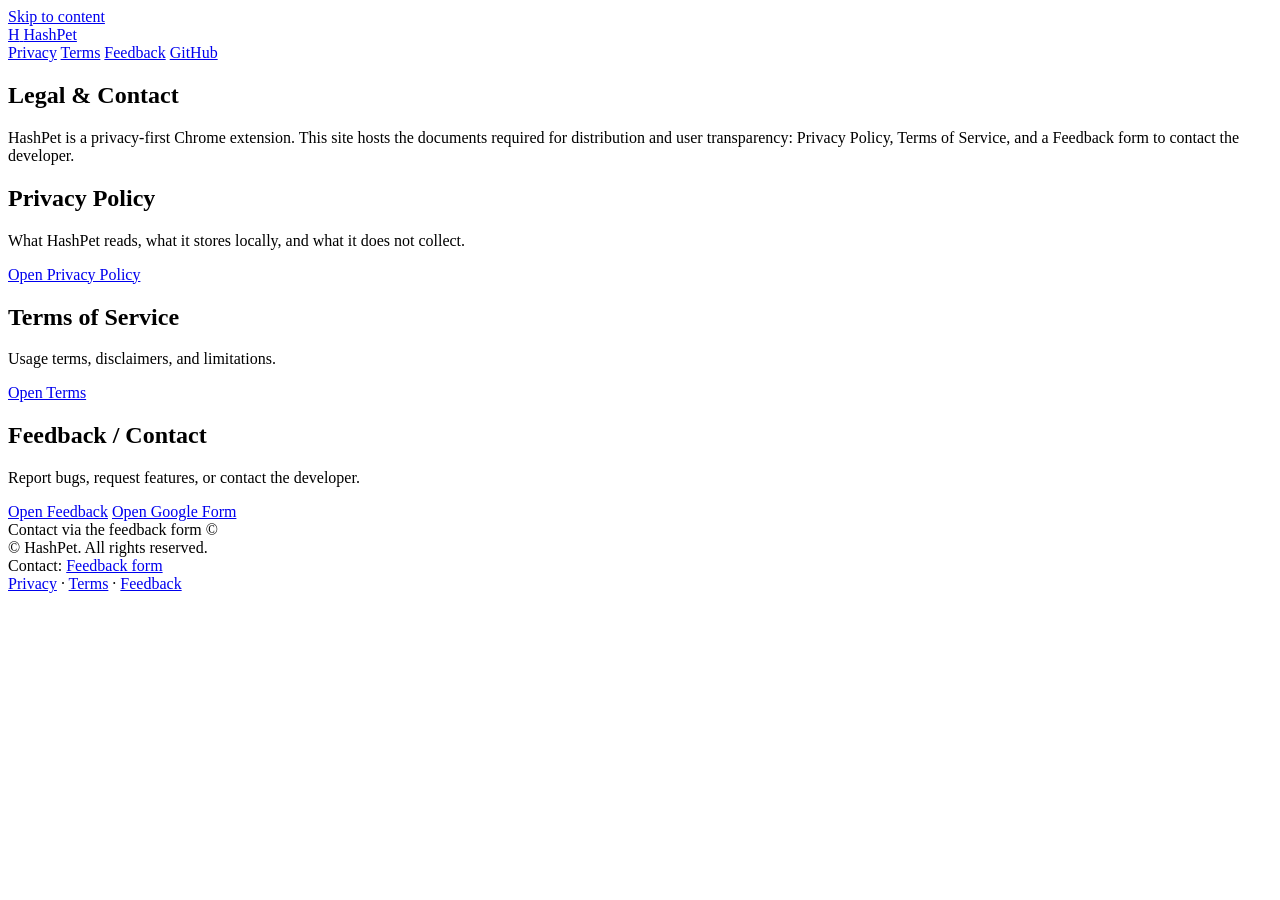
==== index.html @ 7b1bcd1b "Add files via upload" ====
<!doctype html>
<html lang="en">
  <head>
    <meta charset="utf-8" />
    <meta name="viewport" content="width=device-width, initial-scale=1" />
    <meta name="color-scheme" content="dark light" />
    <meta name="theme-color" content="#8b5cf6" />
    <meta
      name="description"
      content="HashPet legal documents and contact link: privacy policy, terms of service, and feedback."
    />
    <title>HashPet — Legal & Contact</title>
    <link rel="stylesheet" href="assets/styles.css" />
    <script defer src="assets/config.js"></script>
    <script defer src="assets/app.js"></script>
  </head>
  <body>
    <a class="skip-link" href="#content">Skip to content</a>

    <header class="site-header">
      <div class="container header-inner">
        <a class="brand" href="./">
          <span class="brand-mark" aria-hidden="true"><span>H</span></span>
          <span>HashPet</span>
        </a>
        <nav class="nav" aria-label="Primary navigation">
          <a href="privacy/">Privacy</a>
          <a href="terms/">Terms</a>
          <a href="feedback/">Feedback</a>
          <a data-repo-link href="#" rel="noopener noreferrer" target="_blank">GitHub</a>
        </nav>
      </div>
    </header>

    <main id="content" class="container">
      <section class="hero">
        <h1>Legal & Contact</h1>
        <p>
          HashPet is a privacy-first Chrome extension. This site hosts the documents required for distribution and user
          transparency: Privacy Policy, Terms of Service, and a Feedback form to contact the developer.
        </p>
      </section>

      <section class="grid" aria-label="Quick links">
        <article class="card span-6">
          <div class="card-inner">
            <h2>Privacy Policy</h2>
            <p>What HashPet reads, what it stores locally, and what it does not collect.</p>
            <div class="buttons">
              <a class="btn primary" href="privacy/">Open Privacy Policy</a>
            </div>
          </div>
        </article>

        <article class="card span-6">
          <div class="card-inner">
            <h2>Terms of Service</h2>
            <p>Usage terms, disclaimers, and limitations.</p>
            <div class="buttons">
              <a class="btn primary" href="terms/">Open Terms</a>
            </div>
          </div>
        </article>

        <article class="card">
          <div class="card-inner">
            <h2>Feedback / Contact</h2>
            <p>Report bugs, request features, or contact the developer.</p>
            <div class="buttons">
              <a class="btn" href="feedback/">Open Feedback</a>
              <a class="btn" data-feedback-link href="#" rel="noopener noreferrer" target="_blank">Open Google Form</a>
            </div>
            <div class="meta">
              <span class="badge">Contact via the feedback form</span>
              <span class="badge">© <span data-year></span></span>
            </div>
          </div>
        </article>
      </section>
    </main>

    <footer class="site-footer">
      <div class="container footer-inner">
        <div>
          © <span data-year></span> HashPet. All rights reserved.
          <div class="muted">Contact: <a href="feedback/">Feedback form</a></div>
        </div>
        <div>
          <a href="privacy/">Privacy</a> · <a href="terms/">Terms</a> · <a href="feedback/">Feedback</a>
        </div>
      </div>
    </footer>
  </body>
</html>
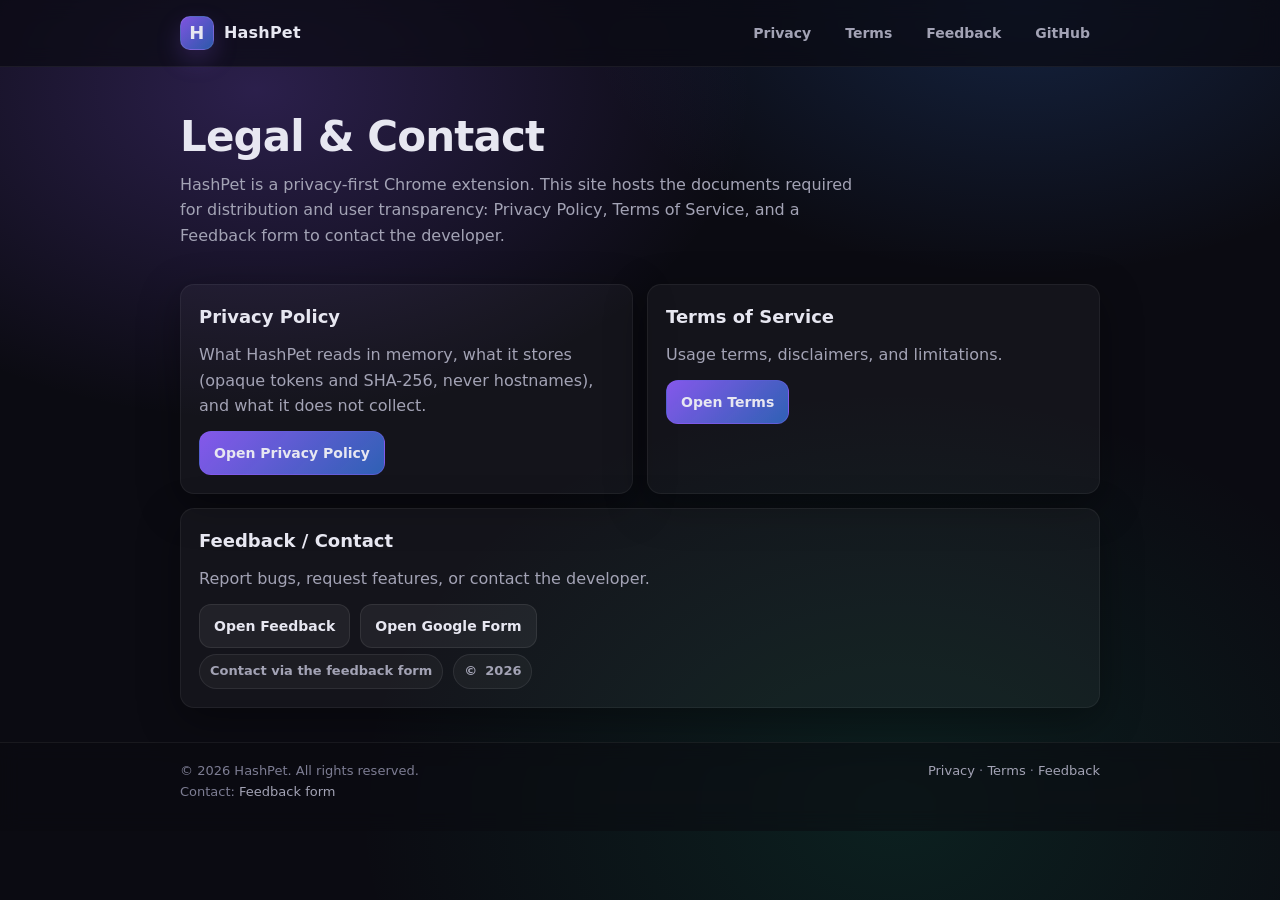
==== commit d843345c: "fix(privacy): meals are tokens and SHA-256, not hostnames The Chrome Web Store listing sends reviewe" ====
--- a/index.html
+++ b/index.html
@@ -45,7 +45,7 @@
         <article class="card span-6">
           <div class="card-inner">
             <h2>Privacy Policy</h2>
-            <p>What HashPet reads, what it stores locally, and what it does not collect.</p>
+            <p>What HashPet reads in memory, what it stores (opaque tokens and SHA-256, never hostnames), and what it does not collect.</p>
             <div class="buttons">
               <a class="btn primary" href="privacy/">Open Privacy Policy</a>
             </div>
--- a/assets/styles.css
+++ b/assets/styles.css
@@ -0,0 +1,369 @@
+:root {
+  --bg: #0b0b12;
+  --card: rgba(255, 255, 255, 0.04);
+  --card-2: rgba(255, 255, 255, 0.06);
+  --border: rgba(139, 92, 246, 0.25);
+  --text: #e7e7f1;
+  --muted: #a3a3b5;
+  --muted-2: #7d7d93;
+  --accent: #8b5cf6;
+  --accent-2: #a78bfa;
+  --danger: #ef4444;
+  --shadow: 0 12px 40px rgba(0, 0, 0, 0.35);
+  --radius: 14px;
+  --radius-sm: 10px;
+  --maxw: 920px;
+}
+
+*,
+*::before,
+*::after {
+  box-sizing: border-box;
+}
+
+html,
+body {
+  height: 100%;
+}
+
+body {
+  margin: 0;
+  font-family: ui-sans-serif, system-ui, -apple-system, Segoe UI, Roboto, Helvetica, Arial, "Apple Color Emoji",
+    "Segoe UI Emoji";
+  background:
+    radial-gradient(900px 600px at 20% 10%, rgba(139, 92, 246, 0.25), transparent 55%),
+    radial-gradient(800px 500px at 80% 0%, rgba(59, 130, 246, 0.20), transparent 55%),
+    radial-gradient(900px 700px at 70% 90%, rgba(16, 185, 129, 0.12), transparent 60%),
+    var(--bg);
+  color: var(--text);
+  line-height: 1.6;
+}
+
+a {
+  color: var(--accent-2);
+  text-decoration: none;
+}
+
+a:hover {
+  text-decoration: underline;
+}
+
+code,
+pre {
+  font-family: ui-monospace, SFMono-Regular, Menlo, Monaco, Consolas, "Liberation Mono", "Courier New", monospace;
+}
+
+code {
+  font-size: 0.95em;
+  background: rgba(0, 0, 0, 0.25);
+  border: 1px solid rgba(255, 255, 255, 0.08);
+  padding: 0.15em 0.45em;
+  border-radius: 8px;
+}
+
+pre {
+  background: rgba(0, 0, 0, 0.3);
+  border: 1px solid rgba(255, 255, 255, 0.08);
+  padding: 14px 16px;
+  border-radius: var(--radius-sm);
+  overflow: auto;
+}
+
+.container {
+  width: min(var(--maxw), calc(100% - 40px));
+  margin: 0 auto;
+}
+
+.skip-link {
+  position: absolute;
+  left: -9999px;
+  top: auto;
+  width: 1px;
+  height: 1px;
+  overflow: hidden;
+}
+
+.skip-link:focus {
+  left: 16px;
+  top: 16px;
+  width: auto;
+  height: auto;
+  padding: 10px 12px;
+  background: rgba(0, 0, 0, 0.85);
+  border: 1px solid var(--border);
+  border-radius: 10px;
+  z-index: 9999;
+}
+
+.site-header {
+  position: sticky;
+  top: 0;
+  z-index: 20;
+  backdrop-filter: blur(10px);
+  background: rgba(11, 11, 18, 0.72);
+  border-bottom: 1px solid rgba(255, 255, 255, 0.06);
+}
+
+.header-inner {
+  display: flex;
+  align-items: center;
+  justify-content: space-between;
+  padding: 14px 0;
+  gap: 14px;
+}
+
+.brand {
+  display: inline-flex;
+  align-items: center;
+  gap: 10px;
+  font-weight: 700;
+  letter-spacing: 0.2px;
+  color: var(--text);
+}
+
+.brand-mark {
+  width: 34px;
+  height: 34px;
+  border-radius: 10px;
+  background: linear-gradient(135deg, rgba(139, 92, 246, 0.9), rgba(59, 130, 246, 0.65));
+  box-shadow: 0 10px 24px rgba(139, 92, 246, 0.22);
+  display: inline-flex;
+  align-items: center;
+  justify-content: center;
+  border: 1px solid rgba(255, 255, 255, 0.10);
+}
+
+.brand-mark span {
+  font-size: 18px;
+  line-height: 1;
+}
+
+.nav {
+  display: flex;
+  align-items: center;
+  gap: 14px;
+  flex-wrap: wrap;
+  justify-content: flex-end;
+}
+
+.nav a {
+  color: var(--muted);
+  font-weight: 600;
+  font-size: 14px;
+  padding: 8px 10px;
+  border-radius: 10px;
+  transition: background 0.15s ease, color 0.15s ease;
+}
+
+.nav a:hover {
+  background: rgba(255, 255, 255, 0.06);
+  color: var(--text);
+  text-decoration: none;
+}
+
+.nav a[aria-current="page"] {
+  background: rgba(139, 92, 246, 0.12);
+  border: 1px solid rgba(139, 92, 246, 0.25);
+  color: var(--text);
+}
+
+.hero {
+  padding: 46px 0 18px;
+}
+
+.hero h1 {
+  margin: 0 0 10px;
+  font-size: clamp(28px, 4vw, 42px);
+  line-height: 1.15;
+  letter-spacing: -0.02em;
+}
+
+.hero p {
+  margin: 0;
+  color: var(--muted);
+  font-size: 16px;
+  max-width: 68ch;
+}
+
+.grid {
+  display: grid;
+  grid-template-columns: repeat(12, 1fr);
+  gap: 14px;
+  padding: 18px 0 34px;
+}
+
+.card {
+  grid-column: span 12;
+  background: var(--card);
+  border: 1px solid rgba(255, 255, 255, 0.06);
+  border-radius: var(--radius);
+  box-shadow: var(--shadow);
+  overflow: hidden;
+}
+
+.card-inner {
+  padding: 18px 18px;
+}
+
+.card h2,
+.card h3 {
+  margin: 0 0 10px;
+  font-size: 18px;
+}
+
+.card p,
+.card li {
+  color: var(--muted);
+}
+
+.card p {
+  margin: 0 0 12px;
+}
+
+.card ul {
+  margin: 0;
+  padding-left: 18px;
+}
+
+.card .meta {
+  display: flex;
+  flex-wrap: wrap;
+  gap: 10px;
+  color: var(--muted-2);
+  font-size: 13px;
+  margin-top: 6px;
+}
+
+.badge {
+  display: inline-flex;
+  align-items: center;
+  gap: 8px;
+  padding: 6px 10px;
+  border-radius: 999px;
+  border: 1px solid rgba(255, 255, 255, 0.08);
+  background: rgba(255, 255, 255, 0.04);
+  color: var(--muted);
+  font-weight: 600;
+  font-size: 13px;
+}
+
+.buttons {
+  display: flex;
+  gap: 10px;
+  flex-wrap: wrap;
+  margin-top: 12px;
+}
+
+.btn {
+  display: inline-flex;
+  align-items: center;
+  justify-content: center;
+  gap: 10px;
+  border-radius: 12px;
+  border: 1px solid rgba(255, 255, 255, 0.08);
+  padding: 10px 14px;
+  font-weight: 700;
+  font-size: 14px;
+  background: rgba(255, 255, 255, 0.06);
+  color: var(--text);
+  text-decoration: none;
+  cursor: pointer;
+  transition: transform 0.12s ease, background 0.12s ease, border-color 0.12s ease;
+}
+
+.btn:hover {
+  transform: translateY(-1px);
+  background: rgba(255, 255, 255, 0.10);
+  border-color: rgba(139, 92, 246, 0.35);
+  text-decoration: none;
+}
+
+.btn.primary {
+  background: linear-gradient(135deg, rgba(139, 92, 246, 0.95), rgba(59, 130, 246, 0.70));
+  border-color: rgba(139, 92, 246, 0.35);
+}
+
+.btn.primary:hover {
+  border-color: rgba(167, 139, 250, 0.7);
+}
+
+.legal {
+  padding: 26px 0 44px;
+}
+
+.legal h1 {
+  margin: 0 0 10px;
+  font-size: 30px;
+}
+
+.legal h2 {
+  margin: 28px 0 10px;
+  font-size: 18px;
+}
+
+.legal h3 {
+  margin: 18px 0 8px;
+  font-size: 16px;
+}
+
+.legal .lede {
+  color: var(--muted);
+  max-width: 78ch;
+}
+
+.legal .callout {
+  background: var(--card-2);
+  border: 1px solid var(--border);
+  padding: 14px 14px;
+  border-radius: var(--radius-sm);
+  margin: 16px 0;
+}
+
+.legal .callout strong {
+  color: var(--text);
+}
+
+.legal .muted {
+  color: var(--muted-2);
+}
+
+.site-footer {
+  border-top: 1px solid rgba(255, 255, 255, 0.06);
+  padding: 18px 0 28px;
+  background: rgba(11, 11, 18, 0.55);
+  backdrop-filter: blur(10px);
+}
+
+.footer-inner {
+  display: flex;
+  align-items: flex-start;
+  justify-content: space-between;
+  gap: 14px;
+  flex-wrap: wrap;
+}
+
+.footer-inner div {
+  color: var(--muted-2);
+  font-size: 13px;
+}
+
+.footer-inner a {
+  color: var(--muted);
+}
+
+@media (min-width: 860px) {
+  .card.span-6 {
+    grid-column: span 6;
+  }
+}
+
+@media (prefers-reduced-motion: reduce) {
+  .btn {
+    transition: none;
+  }
+
+  .btn:hover {
+    transform: none;
+  }
+}
+
